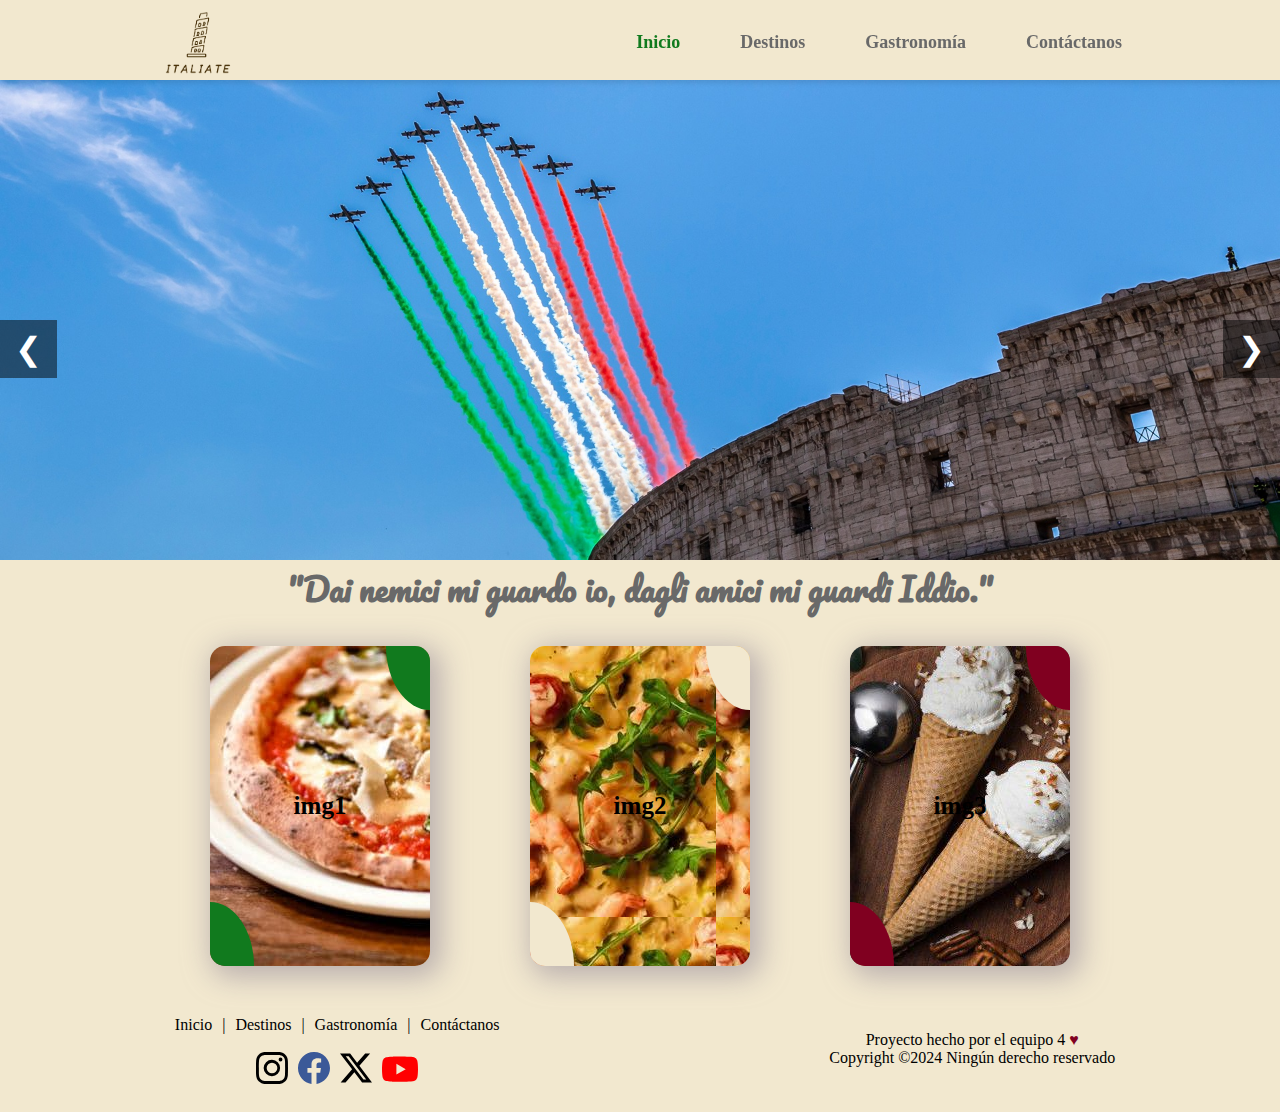
==== index.html @ 51c90949 "comentarios de index" ====
<!DOCTYPE html>
<html lang="en">
<head>
    <meta charset="UTF-8">
    <meta name="viewport" content="width=device-width, initial-scale=1.0">
        
    <title>Italiate</title>
    <link rel="stylesheet" href="resources/css/index.css">
    <link rel="stylesheet" href="resources/css/nav.css">
    <link rel="stylesheet" href="resources/css/footer.css">
    <link rel="stylesheet" href="resources/css/inicio.css">
</head>
<body>

    <!--Barra de navegación-->

    <header>
      <nav>
          <!--Barra de navegación en pantallas pequeñas-->
          <ul class="barraLateral">
              <li onclick=ocultarBarraLateral()>
                  <a href="#">
                      <svg
                      xmlns="http://www.w3.org/2000/svg"
                      height="32px"
                      viewBox="0 -960 960 960"
                      width="32px">
                      <path d="m256-200-56-56 224-224-224-224 56-56 224 224 224-224 56 56-224 224 224 224-56   56-224-224-224 224Z"/>
                      </svg>
                  </a>
              </li>
              <li><a class="actual" href="#">Inicio</a></li>
              <li><a href="pages/destinos.html">Destinos</a></li>
              <li><a href="pages/gastronomia.html">Gastronomía</a></li>
              <li><a href="pages/formulario.html">Contáctanos</a></li>
          </ul>
          <!--Barra de navegación en pantallas grandes-->
          <ul class="barraSuperior">
          <li><img src="resources/images/logo.png" alt="Logo"></li>
          <li class="ocultarResponsive"><a class="actual" href="#">Inicio</a></li>
          <li class="ocultarResponsive"><a href="pages/destinos.html">Destinos</a></li>
          <li class="ocultarResponsive"><a href="pages/gastronomia.html">Gastronomía</a></li>
          <li class="ocultarResponsive"><a href="pages/formulario.html">Contáctanos</a></li>
          <li class="botonMenuNav" onclick=mostrarBarraLateral()>
              <a href="#">
                  <svg
                      xmlns="http://www.w3.org/2000/svg"
                      height="32px"
                      viewBox="0 -960 960 960"
                      width="32px">
                      <path d="M120-240v-80h720v80H120Zm0-200v-80h720v80H120Zm0-200v-80h720v80H120Z"/>
                  </svg>
              </a>
          </li>
          </ul>
      </nav>
    </header>   

    <!--Carrousel-->

    <!--Div que guarda todo el carrousel-->
    <div class="slider">
        <!--Div de las imagenes-->
        <div class="slides">
            <img class="slide" src="../resources/images/img1.jpeg" alt="imagen1">
            <img class="slide" src="../resources/images/img2.png" alt="imagen2"> 
            <img class="slide" src="../resources/images/img4.jpeg" alt="imagen3"> 
            <img class="slide" src="../resources/images/img5.jpg" alt="imagen4"> 
            
        </div>
        <!--Botones de anterior y siguiente-->
        <button class="prev" onclick="prevSlide()">&#10094</button>
        <button class="next" onclick="nextSlide()">&#10095</button>
    </div>
    <!--Div de la frase-->
    <div class="frase">
        <center>
        <h1>"Dai nemici mi guardo io, dagli amici mi guardi Iddio."</h1>
        </center>
    </div>
    <!--div que contiene todas las cards-->
    <div class="cards">
        <!--cards-->
        <div class="card card1">img1</div>
        <div class="card card2">img2</div>
        <div class="card card3">img3</div>
    </div>
    
    <script src="../resources/js/inicio.js"></script>

    <!--Footer-->

    <footer>
        <div class="enlaces">
            <ul>
              <li><a class="actual" href="#">Inicio</a></li>
              <li>|</li>
              <li><a href="pages/destinos.html">Destinos</a></li>
              <li>|</li>
              <li><a href="pages/gastronomia.html">Gastronomía</a></li>
              <li>|</li>
              <li><a href="pages/formulario.html">Contáctanos</a></li>
            </ul>
            <br>
            <ul>
                <li>
                    <a href="#">
                        <img src="resources/images/svg/instagram.svg" alt="">
                    </a>
                </li>
                <li>
                    <a href="#">
                        <img src="resources/images/svg/facebook.svg" alt="">
                    </a>
                </li>
                <li>
                    <a href="#">
                        <img src="resources/images/svg/x.svg" alt="">
                    </a>
                <li>
                    <a href="#">
                        <img src="resources/images/svg/youtube.svg" alt="">
                    </a>
                </li>
              </ul>
        </div>
        <div class="info">
            <span>Proyecto hecho por el equipo 4&nbsp<span>♥</span></span>
            <span> Copyright ©2024 Ningún derecho reservado</span>
        </div>
    </footer>

    <script src="resources/js/nav.js"></script>
</body>
</html>
---- resources/css/index.css ----
:root {
    --body: #696969;
    --background: #f2e8cf;
    --verde: #117A1E;
    --rojo: #800020;
}

@font-face {
    font-family: "Red Hat";
    src: url(../font/RedHatDisplay.ttf);
}

* {
    margin: 0;
    padding: 0;
    box-sizing: border-box;
    /* font-family: "Red Hat"; */
}

.header{
    font-family: "Red Hat";
}

.footer{
    font-family: "Red Hat";
}

body {
    min-height: 100vh;
    background-color: var(--background);
}
---- resources/css/nav.css ----
:root {
    --body: #696969;
    --background: #f2e8cf;
    --verde: #117A1E;
    --rojo: #800020;
  }

body {
    padding-top: 80px;
}

nav{
    min-width: 295px !important;
    position: fixed;
    top: 0;
    width: 100%;
    background-color: var(--background);
    backdrop-filter: blur(30px);
    box-shadow: 3px 3px 5px rgba(0, 0, 0, 0.1);
    padding: 0 10%;
    z-index: 100;
}

nav img{
    height: 100%;
    margin: 0 30px;
}

nav ul{
    width: 100%;
    list-style: none;
    display: flex;
    justify-content: flex-end;
    align-items: center;
}

nav li{
    height: 80px;
}

nav a{
    font-size: 18px;
    font-weight: 700;
    height: 40px;
    margin: 22px 20px 0 20px;
    padding: 0 10px;
    text-decoration: none;
    display: flex;
    align-items: center;
    text-align: center;
    color: var(--body);
    fill: var(--body);
}

nav li:first-child{
    margin-right: auto;
}

.barraSuperior a:hover {
    color: var(--rojo);
    border-bottom: solid 3px var(--rojo);
    transition: 0.15s;
}
.barraSuperior li:last-child a:hover{
    fill: var(--rojo);
    border: none;
}

.barraLateral{
    position: fixed;
    top: 0;
    right: 0;
    height: 100vh;
    width: 250px;
    z-index: 999;
    background-color: var(--background);
    backdrop-filter: blur(30px);
    box-shadow: -10px 0 10px rgba(0,0,0,0.1);
    display: none;
    flex-direction: column;
    align-items: flex-start;
    justify-content: flex-start;
}

.barraLateral li{
    width: 100%;
}

.barraLateral li:first-child a{
    margin-top: 10px;
}

.barraLateral a{
    width: 100%;
    margin: 0;
    padding-left: 20px;
}

.barraLateral li:first-child a:hover{
    fill: var(--rojo);
    border-bottom: none;
}

.barraLateral a:hover {
    color: var(--rojo);
    border-bottom: solid 3px var(--rojo);
    transition: 0.3s;
}

.actual{
    color:var(--verde);
}

.botonMenuNav{
    display: none;
}

@media(min-width: 800px) {
    .barraLateral {
        display: none !important;
    }
}

@media(max-width: 800px) {
    .ocultarResponsive{
        display: none;
    }
    .botonMenuNav{
        display: block;
    }
    nav{
        padding: 0;
    }
}

@media(max-width: 400px) {
    .barraLateral{
        width: 100%;
    }
}
---- resources/css/footer.css ----
:root {
  --body: #696969;
  --background: #f2e8cf;
  --verde: #117A1E;
  --rojo: #800020;
}

footer {
  min-width: 295px !important;
  display: grid;
  grid-template-columns: auto auto;
  bottom: 0;
  width: 100%;
  padding-top: 20px;
  padding-bottom: 20px;
  background-color: var(--background);
  font-size: 16px;
}

footer .enlaces ul{
  list-style: none;
  width: 100%;
    list-style: none;
    display: flex;
    justify-content: center;
}

footer .enlaces li{
  margin-left: 10px;
}

footer .enlaces a{
  text-decoration: none;
  color: black;
}

footer .info {
  margin-top: 15px;
}

footer .info span {
  display: flex;
  justify-content: center;
}

footer span span {
  color: var(--rojo);
}

@media(max-width: 800px) {
  footer {
    grid-template-columns: auto;
  }
}

@media(max-width: 400px) {
  footer {
    font-size: 12px;
  }
}
---- resources/css/inicio.css ----
:root {
    --body: #696969;
    --background: #f2e8cf;
    --verde: #117A1E;
    --rojo: #800020;
}

@font-face {
    font-family: "Pacifico";
    src: url(../font/Pacifico-Regular.ttf);
}

.slider{
    position: relative;
    width: 100%;
    margin: auto;
    overflow: hidden;
}
.slider img{
    width: 100%;
    display: none;
    animation-name: fade;
    animation-duration: 1.5s;
}
img.displaySlide{
    display: block;
}
.slider button{
    position: absolute;
    top: 50%;
    
    font-size: 2rem;
    padding: 10px 15px;
    background-color: hsla(0, 0%, 0%, 0.5);
    color: white;
    border: none;
    cursor: pointer;
}
.previous{
    left: 0%;
}
.next{
    right: 0%;
}
@keyframes fade{
    from {opacity: .5;}
    to {opacity: 1;}
}

.frase h1{
    font-family: "Pacifico";
    color: var(--body);
}

.cards{
    display: flex;
    justify-content: center; 
    gap: 100px; 
    padding: 30px;
}


.card1{
    background-image: url("../images/card1.jpg");
    -webkit-box-shadow: 6px 6px 28px 5px rgba(158,147,158,0.66);
-moz-box-shadow: 6px 6px 28px 5px rgba(158,147,158,0.66);
box-shadow: 6px 6px 28px 5px rgba(158,147,158,0.66);
}
.card2{
    background-image: url("../images/card2.jpeg");
    -webkit-box-shadow: 6px 6px 28px 5px rgba(158,147,158,0.66);
-moz-box-shadow: 6px 6px 28px 5px rgba(158,147,158,0.66);
box-shadow: 6px 6px 28px 5px rgba(158,147,158,0.66);
}
.card3{
    background-image: url("../images/card3.jpg");
    -webkit-box-shadow: 6px 6px 28px 5px rgba(158,147,158,0.66);
-moz-box-shadow: 6px 6px 28px 5px rgba(158,147,158,0.66);
box-shadow: 6px 6px 28px 5px rgba(158,147,158,0.66);
}

.card {
    position: relative;
    width: 220px;
    height: 320px;
    display: flex;
    align-items: center;
    justify-content: center;
    font-size: 25px;
    font-weight: bold;
    border-radius: 15px;
    cursor: pointer;
  }
  
  .card1::before,
  .card1::after {
    background-color: var(--verde);
  }

  .card2::before,
  .card2::after {
    background-color: var(--background);
  }

  .card3::before,
  .card3::after {
    background-color: var(--rojo);
  }

  .card::before,
  .card::after {
    position: absolute;
    content: "";
    width: 20%;
    height: 20%;
    display: flex;
    align-items: center;
    justify-content: center;
    font-size: 25px;
    font-weight: bold;
    
    transition: all 0.5s;
  }
  
  .card::before {
    top: 0;
    right: 0;
    border-radius: 0 15px 0 100%;
  }
  
  .card::after {
    bottom: 0;
    left: 0;
    border-radius: 0 100%  0 15px;
  }
  
  .card:hover::before,
  .card:hover:after {
    width: 100%;
    height: 100%;
    border-radius: 15px;
    transition: all 0.5s;
  }
  
  .card:hover:after {
    content: "uwu";
  }
  /* background-color: #f2e8cf;
background-image: url("data:image/svg+xml,%3Csvg width='100' height='20' viewBox='0 0 100 20' xmlns='http://www.w3.org/2000/svg'%3E%3Cpath d='M21.184 20c.357-.13.72-.264 1.088-.402l1.768-.661C33.64 15.347 39.647 14 50 14c10.271 0 15.362 1.222 24.629 4.928.955.383 1.869.74 2.75 1.072h6.225c-2.51-.73-5.139-1.691-8.233-2.928C65.888 13.278 60.562 12 50 12c-10.626 0-16.855 1.397-26.66 5.063l-1.767.662c-2.475.923-4.66 1.674-6.724 2.275h6.335zm0-20C13.258 2.892 8.077 4 0 4V2c5.744 0 9.951-.574 14.85-2h6.334zM77.38 0C85.239 2.966 90.502 4 100 4V2c-6.842 0-11.386-.542-16.396-2h-6.225zM0 14c8.44 0 13.718-1.21 22.272-4.402l1.768-.661C33.64 5.347 39.647 4 50 4c10.271 0 15.362 1.222 24.629 4.928C84.112 12.722 89.438 14 100 14v-2c-10.271 0-15.362-1.222-24.629-4.928C65.888 3.278 60.562 2 50 2 39.374 2 33.145 3.397 23.34 7.063l-1.767.662C13.223 10.84 8.163 12 0 12v2z' fill='%23e3dac2' fill-opacity='0.38' fill-rule='evenodd'/%3E%3C/svg%3E"); */
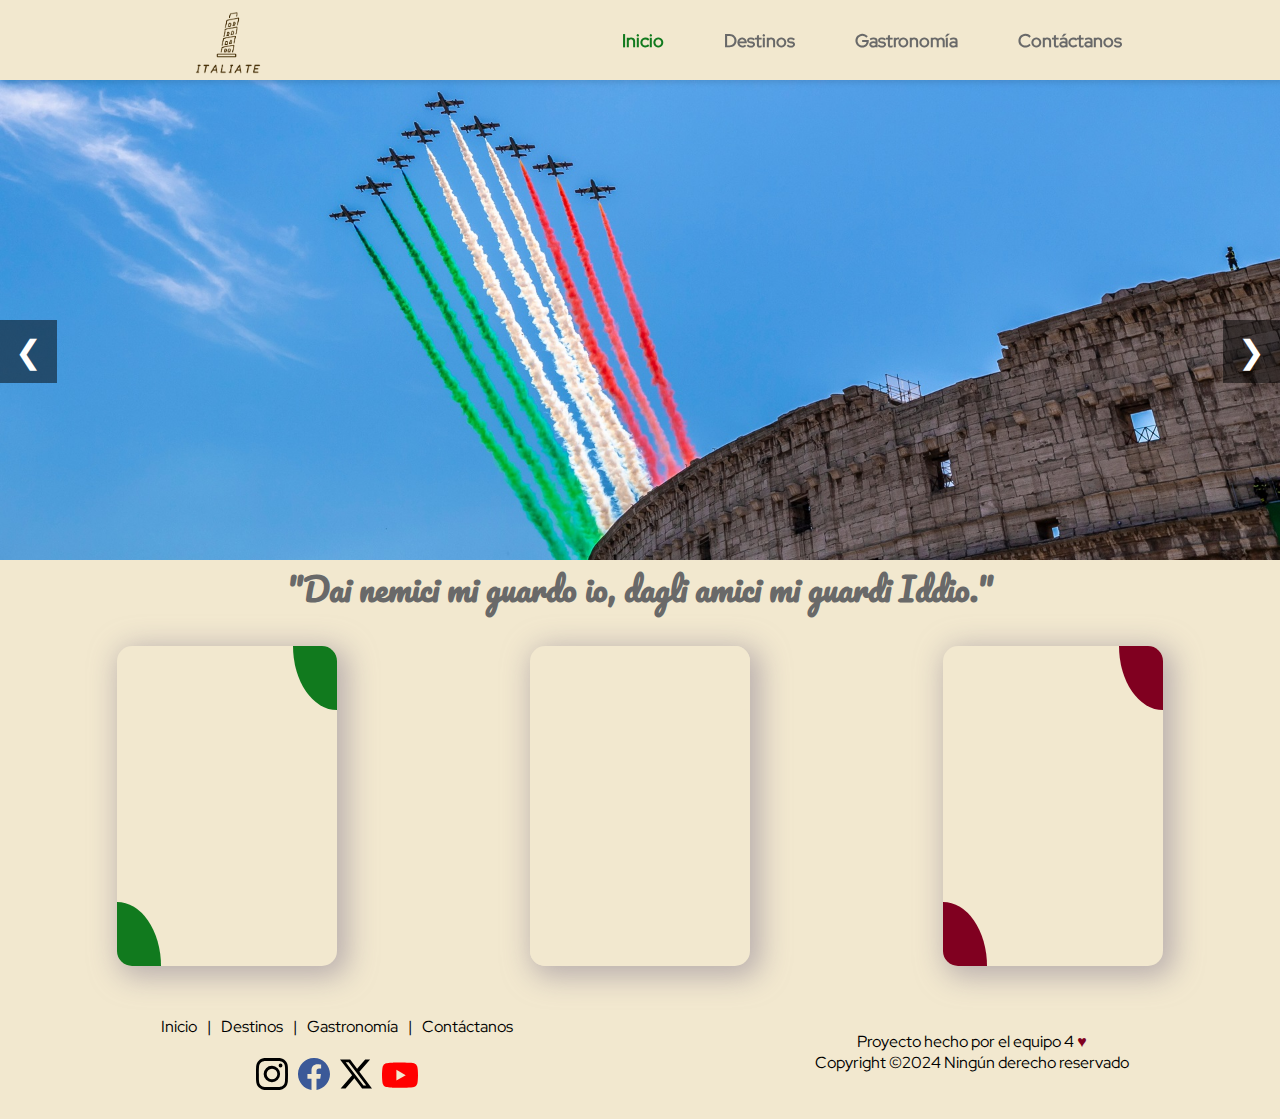
==== commit 46897265: "Carrusel cambio, logo del nav con link, ajuste de formulario" ====
--- a/index.html
+++ b/index.html
@@ -36,7 +36,7 @@
           </ul>
           <!--Barra de navegación en pantallas grandes-->
           <ul class="barraSuperior">
-          <li><img src="resources/images/logo.png" alt="Logo"></li>
+          <li class="logo"><a class="actual" href="#"><img src="resources/images/logo.png" alt="Logo"></a></li>
           <li class="ocultarResponsive"><a class="actual" href="#">Inicio</a></li>
           <li class="ocultarResponsive"><a href="pages/destinos.html">Destinos</a></li>
           <li class="ocultarResponsive"><a href="pages/gastronomia.html">Gastronomía</a></li>
@@ -78,14 +78,15 @@
         <h1>"Dai nemici mi guardo io, dagli amici mi guardi Iddio."</h1>
         </center>
     </div>
+    <div class="container">
     <!--div que contiene todas las cards-->
     <div class="cards">
         <!--cards-->
-        <div class="card card1">img1</div>
-        <div class="card card2">img2</div>
-        <div class="card card3">img3</div>
+        <div class="card card1"></div>
+        <div class="card card2"></div>
+        <div class="card card3"></div>
     </div>
-    
+    </div>
     <script src="../resources/js/inicio.js"></script>
 
     <!--Footer-->
--- a/resources/css/index.css
+++ b/resources/css/index.css
@@ -14,7 +14,7 @@
     margin: 0;
     padding: 0;
     box-sizing: border-box;
-    /* font-family: "Red Hat"; */
+    font-family: "Red Hat";
 }
 
 .header{
--- a/resources/css/nav.css
+++ b/resources/css/nav.css
@@ -55,11 +55,18 @@
 nav li:first-child{
     margin-right: auto;
 }
+nav li a:first-child{
+    margin-top: 0;
+    height: 100%;
+}
 
 .barraSuperior a:hover {
     color: var(--rojo);
     border-bottom: solid 3px var(--rojo);
     transition: 0.15s;
+}
+.barraSuperior li:first-child a:hover{
+    border-bottom: none;
 }
 .barraSuperior li:last-child a:hover{
     fill: var(--rojo);
--- a/resources/css/inicio.css
+++ b/resources/css/inicio.css
@@ -53,11 +53,22 @@
     color: var(--body);
 }
 
-.cards{
+* Contenedor padre */
+.container {
     display: flex;
-    justify-content: center; 
-    gap: 100px; 
+    justify-content: center;  /* Centrará horizontalmente */
+    align-items: center;      /* Centrará verticalmente */
+    height: 100vh;            /* Hace que el contenedor ocupe toda la altura visible */
+}
+
+/* Estilos de las tarjetas */
+.cards {
+    display: grid;
+    grid-template-columns: auto auto auto; /* Tres columnas con 33% de ancho cada una */
+    list-style: none;
+    gap: 20px;           /* Espacio entre las tarjetas */
     padding: 30px;
+    justify-content: space-around;
 }
 
 
@@ -68,7 +79,7 @@
 box-shadow: 6px 6px 28px 5px rgba(158,147,158,0.66);
 }
 .card2{
-    background-image: url("../images/card2.jpeg");
+    background-image: url("../images/card2.jpg");
     -webkit-box-shadow: 6px 6px 28px 5px rgba(158,147,158,0.66);
 -moz-box-shadow: 6px 6px 28px 5px rgba(158,147,158,0.66);
 box-shadow: 6px 6px 28px 5px rgba(158,147,158,0.66);
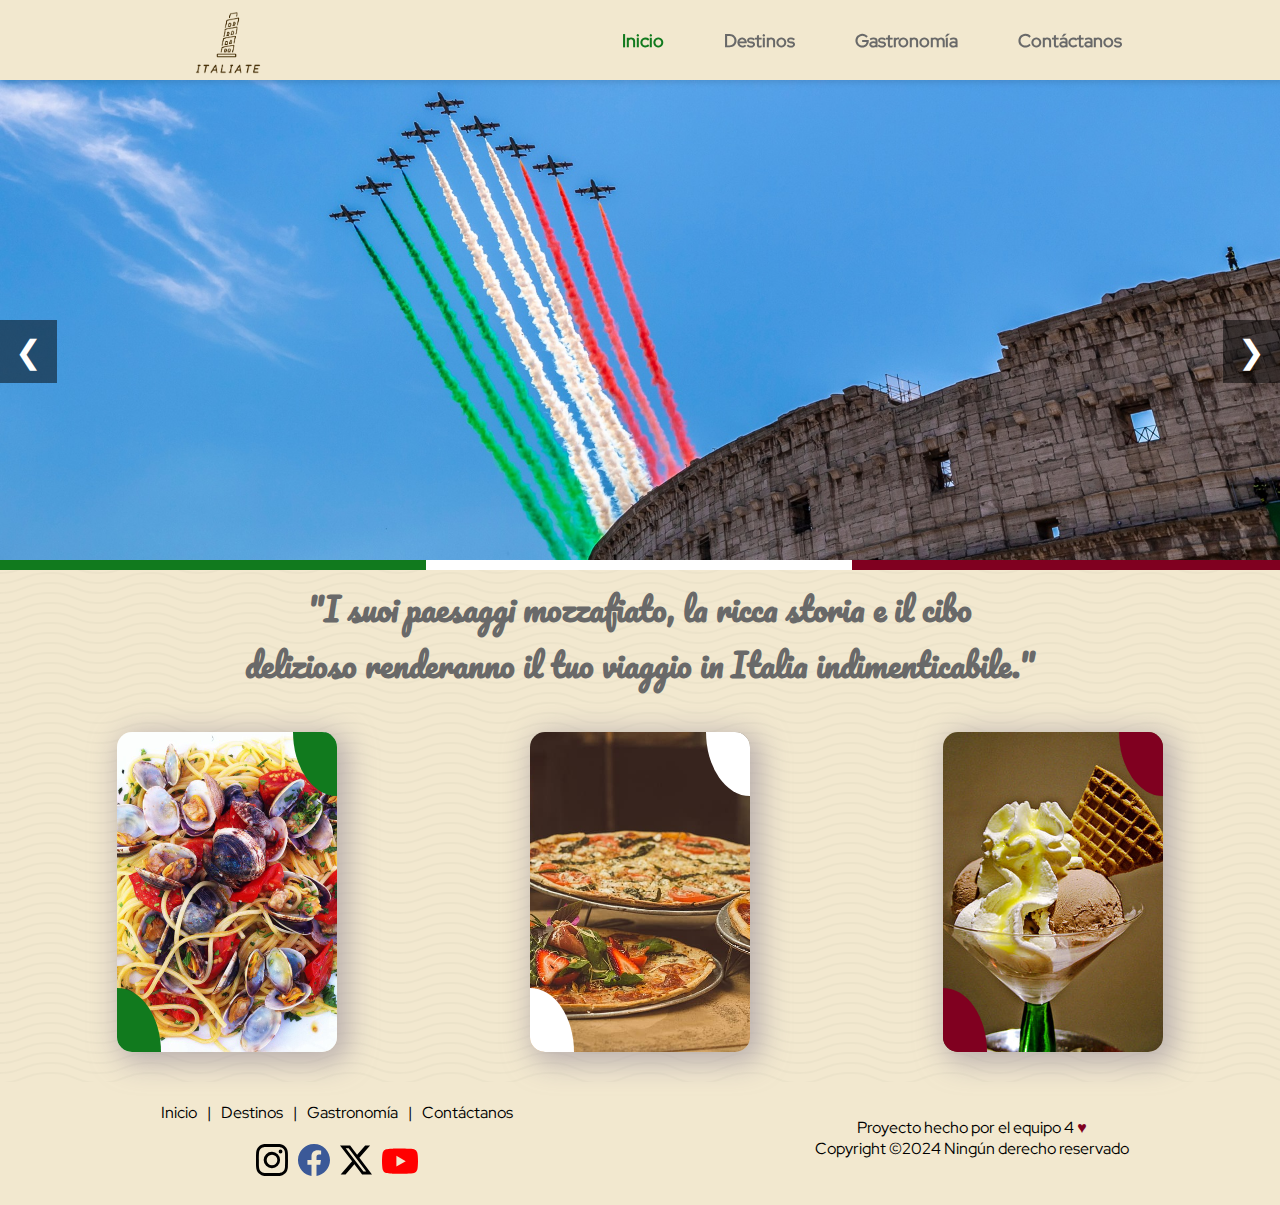
==== commit 9b47246f: "responsive formulario, inicio" ====
--- a/index.html
+++ b/index.html
@@ -3,12 +3,12 @@
 <head>
     <meta charset="UTF-8">
     <meta name="viewport" content="width=device-width, initial-scale=1.0">
-        
+    <link rel="shortcut icon" href="resources/images/logo/logo-ico.png" type="image/x-icon">
     <title>Italiate</title>
     <link rel="stylesheet" href="resources/css/index.css">
     <link rel="stylesheet" href="resources/css/nav.css">
     <link rel="stylesheet" href="resources/css/footer.css">
-    <link rel="stylesheet" href="resources/css/inicio.css">
+   
 </head>
 <body>
 
@@ -36,7 +36,7 @@
           </ul>
           <!--Barra de navegación en pantallas grandes-->
           <ul class="barraSuperior">
-          <li class="logo"><a class="actual" href="#"><img src="resources/images/logo.png" alt="Logo"></a></li>
+          <li class="logo"><a class="actual" href="#"><img src="resources/images/logo/logo.png" alt="Logo"></a></li>
           <li class="ocultarResponsive"><a class="actual" href="#">Inicio</a></li>
           <li class="ocultarResponsive"><a href="pages/destinos.html">Destinos</a></li>
           <li class="ocultarResponsive"><a href="pages/gastronomia.html">Gastronomía</a></li>
@@ -62,32 +62,46 @@
     <div class="slider">
         <!--Div de las imagenes-->
         <div class="slides">
-            <img class="slide" src="../resources/images/img1.jpeg" alt="imagen1">
-            <img class="slide" src="../resources/images/img2.png" alt="imagen2"> 
-            <img class="slide" src="../resources/images/img4.jpeg" alt="imagen3"> 
-            <img class="slide" src="../resources/images/img5.jpg" alt="imagen4"> 
+            <a href= "pages/destinos.html">
+            <img class="slide" src="../resources/images/carrousel/img1.jpeg" alt="imagen1">
+            </a>
+            <a href= "pages/destinos.html">
+            <img class="slide" src="../resources/images/carrousel/img2.png" alt="imagen2"> 
+            </a>
+            <a href= "pages/destinos.html">
+            <img class="slide" src="../resources/images/carrousel/img4.jpeg" alt="imagen3"> 
+            </a>
+            <a href= "pages/destinos.html">
+            <img class="slide" src="../resources/images/carrousel/img5.jpg" alt="imagen4"> 
+            </a>
             
         </div>
         <!--Botones de anterior y siguiente-->
         <button class="prev" onclick="prevSlide()">&#10094</button>
         <button class="next" onclick="nextSlide()">&#10095</button>
     </div>
+    <div class="separador"></div>
     <!--Div de la frase-->
     <div class="frase">
-        <center>
-        <h1>"Dai nemici mi guardo io, dagli amici mi guardi Iddio."</h1>
-        </center>
+        <h1>"I suoi paesaggi mozzafiato, la ricca storia e il cibo<br>delizioso renderanno il tuo viaggio in Italia indimenticabile."</h1>
     </div>
-    <div class="container">
-    <!--div que contiene todas las cards-->
-    <div class="cards">
-        <!--cards-->
-        <div class="card card1"></div>
-        <div class="card card2"></div>
-        <div class="card card3"></div>
-    </div>
-    </div>
-    <script src="../resources/js/inicio.js"></script>
+    
+        <!--div que contiene todas las cards-->
+        <div class="cards">
+            <!--cards-->
+            <a href="pages/gastronomia.html">
+                <div class="card card1"></div>
+            </a>
+            
+            <a href="pages/gastronomia.html">
+                <div class="card card2"></div>
+            </a>
+            
+            <a href="pages/gastronomia.html">
+                <div class="card card3"></div>
+            </a>
+        </div>
+    
 
     <!--Footer-->
 
@@ -132,5 +146,6 @@
     </footer>
 
     <script src="resources/js/nav.js"></script>
+    <script src="../resources/js/inicio.js"></script>
 </body>
 </html>--- a/resources/css/index.css
+++ b/resources/css/index.css
@@ -10,6 +10,11 @@
     src: url(../font/RedHatDisplay.ttf);
 }
 
+@font-face {
+    font-family: "Pacifico";
+    src: url(../font/Pacifico-Regular.ttf);
+}
+
 * {
     margin: 0;
     padding: 0;
@@ -17,15 +22,234 @@
     font-family: "Red Hat";
 }
 
-.header{
-    font-family: "Red Hat";
-}
-
-.footer{
-    font-family: "Red Hat";
-}
-
 body {
     min-height: 100vh;
-    background-color: var(--background);
-}+    background-color: #f2e8cf;
+background-image: url("data:image/svg+xml,%3Csvg width='100' height='20' viewBox='0 0 100 20' xmlns='http://www.w3.org/2000/svg'%3E%3Cpath d='M21.184 20c.357-.13.72-.264 1.088-.402l1.768-.661C33.64 15.347 39.647 14 50 14c10.271 0 15.362 1.222 24.629 4.928.955.383 1.869.74 2.75 1.072h6.225c-2.51-.73-5.139-1.691-8.233-2.928C65.888 13.278 60.562 12 50 12c-10.626 0-16.855 1.397-26.66 5.063l-1.767.662c-2.475.923-4.66 1.674-6.724 2.275h6.335zm0-20C13.258 2.892 8.077 4 0 4V2c5.744 0 9.951-.574 14.85-2h6.334zM77.38 0C85.239 2.966 90.502 4 100 4V2c-6.842 0-11.386-.542-16.396-2h-6.225zM0 14c8.44 0 13.718-1.21 22.272-4.402l1.768-.661C33.64 5.347 39.647 4 50 4c10.271 0 15.362 1.222 24.629 4.928C84.112 12.722 89.438 14 100 14v-2c-10.271 0-15.362-1.222-24.629-4.928C65.888 3.278 60.562 2 50 2 39.374 2 33.145 3.397 23.34 7.063l-1.767.662C13.223 10.84 8.163 12 0 12v2z' fill='%23e3dac2' fill-opacity='0.38' fill-rule='evenodd'/%3E%3C/svg%3E"); 
+}
+
+.slider{
+    position: relative;
+    width: 100%;
+    margin: auto;
+    overflow: hidden;
+}
+.slider img{
+    width: 100%;
+    display: none;
+    animation-name: fade;
+    animation-duration: 1.5s;
+}
+img.displaySlide{
+    display: block;
+}
+.slider button{
+    position: absolute;
+    top: 50%;
+    
+    font-size: 2rem;
+    padding: 10px 15px;
+    background-color: hsla(0, 0%, 0%, 0.5);
+    color: white;
+    border: none;
+    cursor: pointer;
+}
+.previous{
+    left: 0%;
+}
+.next{
+    right: 0%;
+}
+/*Hace que al pasar la imagen haga un pequeño degradado*/
+@keyframes fade{
+    from {opacity: .5;}
+    to {opacity: 1;}
+}
+
+.separador{
+    width: 100%;
+    height: 10px;
+    background: linear-gradient(90deg, var(--verde) 0%, var(--verde) 33.3%, white 33.3%, white 66.6%, var(--rojo) 66.6%, var(--rojo) 100%);
+}
+
+.frase {
+margin: 10px 0;
+}
+
+.frase h1{
+    font-family: "Pacifico";
+    color: var(--body);
+    text-align: center;
+}
+
+
+
+
+.cards {
+    display: grid;
+    grid-template-columns: auto auto auto; 
+    gap: 20px;           
+    padding: 30px;
+    justify-content: space-around;
+}
+
+
+.card1{
+    background-image: url("../images/card2.jpg");
+    background-position: center;
+    background-size: cover;
+    background-repeat: no-repeat;
+    box-shadow: 6px 6px 28px 5px rgba(158,147,158,0.66);
+}
+.card2{
+    background-image: url("../images/card1.jpg");
+    background-position: center;
+    background-size: cover;
+    background-repeat: no-repeat;
+    box-shadow: 6px 6px 28px 5px rgba(158,147,158,0.66);
+}
+.card3{
+    background-image: url("../images/card3.jpg");
+    background-position: center;
+    background-size: cover;
+    background-repeat: no-repeat;
+    box-shadow: 6px 6px 28px 5px rgba(158,147,158,0.66);
+}
+
+.card {
+    position: relative;
+    width: 220px;
+    height: 320px;
+    display: flex;
+    align-items: center;
+    justify-content: center;
+    font-size: 25px;
+    font-weight: bold;
+    border-radius: 15px;
+    cursor: pointer;
+  }
+  
+  /* Para la animacion selecciona el color de los fondos*/
+  .card1::before,
+  .card1::after {
+    background-color: var(--verde);
+  }
+
+  .card1 , .card2 , .card3{
+    color: transparent;
+  }
+  .card1:hover, .card2:hover, .card3:hover{
+    color: black;
+    transition: 0.2s;
+  }
+
+  .card2::before,
+  .card2::after {
+    background-color: white;
+  }
+
+  .card3::before,
+  .card3::after {
+    background-color: var(--rojo);
+  }
+
+  .card::before,
+  .card::after {
+    position: absolute;
+    content: "";
+    width: 20%;
+    height: 20%;
+    display: flex;
+    align-items: center;
+    justify-content: center;
+    font-size: 25px;
+    font-weight: bold;
+    /*Hace la transicion*/
+    transition: all 0.5s;
+  }
+  /*Coloca el bordecito de la derecha*/
+  .card::before {
+    top: 0;
+    right: 0;
+    border-radius: 0 15px 0 100%;
+  }
+  /*Coloca el bordecito de la izq*/
+  .card::after {
+    bottom: 0;
+    left: 0;
+    border-radius: 0 100%  0 15px;
+    transition: 0.8s;
+  }
+  /* Animacion con Hover*/
+  .card:hover::before,
+  .card:hover:after {
+    width: 100%;
+    height: 100%;
+    border-radius: 15px;
+    transition: all 0.5s;
+  }
+
+  .card:hover:after {
+    content: "Clicca qui ➜";
+  }
+
+  a {
+    text-decoration: none; /* Quita el subrayado de los enlaces */
+    color: inherit; /* Mantiene el color del texto igual que el contenedor */
+  }
+  
+  a:visited {
+    color: inherit; /* Asegura que los enlaces visitados no cambien de color */
+  }
+  
+  
+  @media(max-width: 800px) {
+    .cards {
+      display: grid;
+      grid-template-columns: auto; 
+  }
+  .card {
+    position: relative;
+    width: 420px;
+    height: 420px;
+    display: flex;
+    align-items: center;
+    justify-content: center;
+    font-size: 25px;
+    font-weight: bold;
+    border-radius: 15px;
+    cursor: pointer;
+  }
+}
+  @media(max-width: 768px){
+    .frase h1{
+      font-size: 23px;
+    }
+
+}
+  
+  @media(max-width: 450px) {
+    .card {
+        
+        width: 220px;
+        height: 320px;
+        display: flex;
+        align-items: center;
+        justify-content: center;
+        font-size: 25px;
+        font-weight: bold;
+        border-radius: 15px;
+        cursor: pointer;
+      }
+      .frase h1{
+        font-size: large;
+      }
+  }
+  @media(max-width: 375px){
+    .frase h1{
+      font-size: 15px;
+    }
+  }
+
+
+  --- a/resources/css/nav.css
+++ b/resources/css/nav.css
@@ -3,16 +3,24 @@
     --background: #f2e8cf;
     --verde: #117A1E;
     --rojo: #800020;
-  }
-
+}
+::-webkit-scrollbar {
+    width: 10px;
+    background: rgba(0, 0, 0, 0.305);
+    border-radius: 50px;
+}
+::-webkit-scrollbar-thumb {
+    background: var(--body);
+    border-radius: 50px;
+}
 body {
     padding-top: 80px;
 }
 
 nav{
-    min-width: 295px !important;
     position: fixed;
     top: 0;
+    min-width: 295px !important;
     width: 100%;
     background-color: var(--background);
     backdrop-filter: blur(30px);
@@ -122,13 +130,13 @@
     display: none;
 }
 
-@media(min-width: 800px) {
+@media(min-width: 768px) {
     .barraLateral {
         display: none !important;
     }
 }
 
-@media(max-width: 800px) {
+@media(max-width: 768px) {
     .ocultarResponsive{
         display: none;
     }
@@ -140,7 +148,7 @@
     }
 }
 
-@media(max-width: 400px) {
+@media(max-width: 450px) {
     .barraLateral{
         width: 100%;
     }
--- a/resources/css/footer.css
+++ b/resources/css/footer.css
@@ -5,11 +5,11 @@
   --rojo: #800020;
 }
 
+
 footer {
   min-width: 295px !important;
   display: grid;
   grid-template-columns: auto auto;
-  bottom: 0;
   width: 100%;
   padding-top: 20px;
   padding-bottom: 20px;
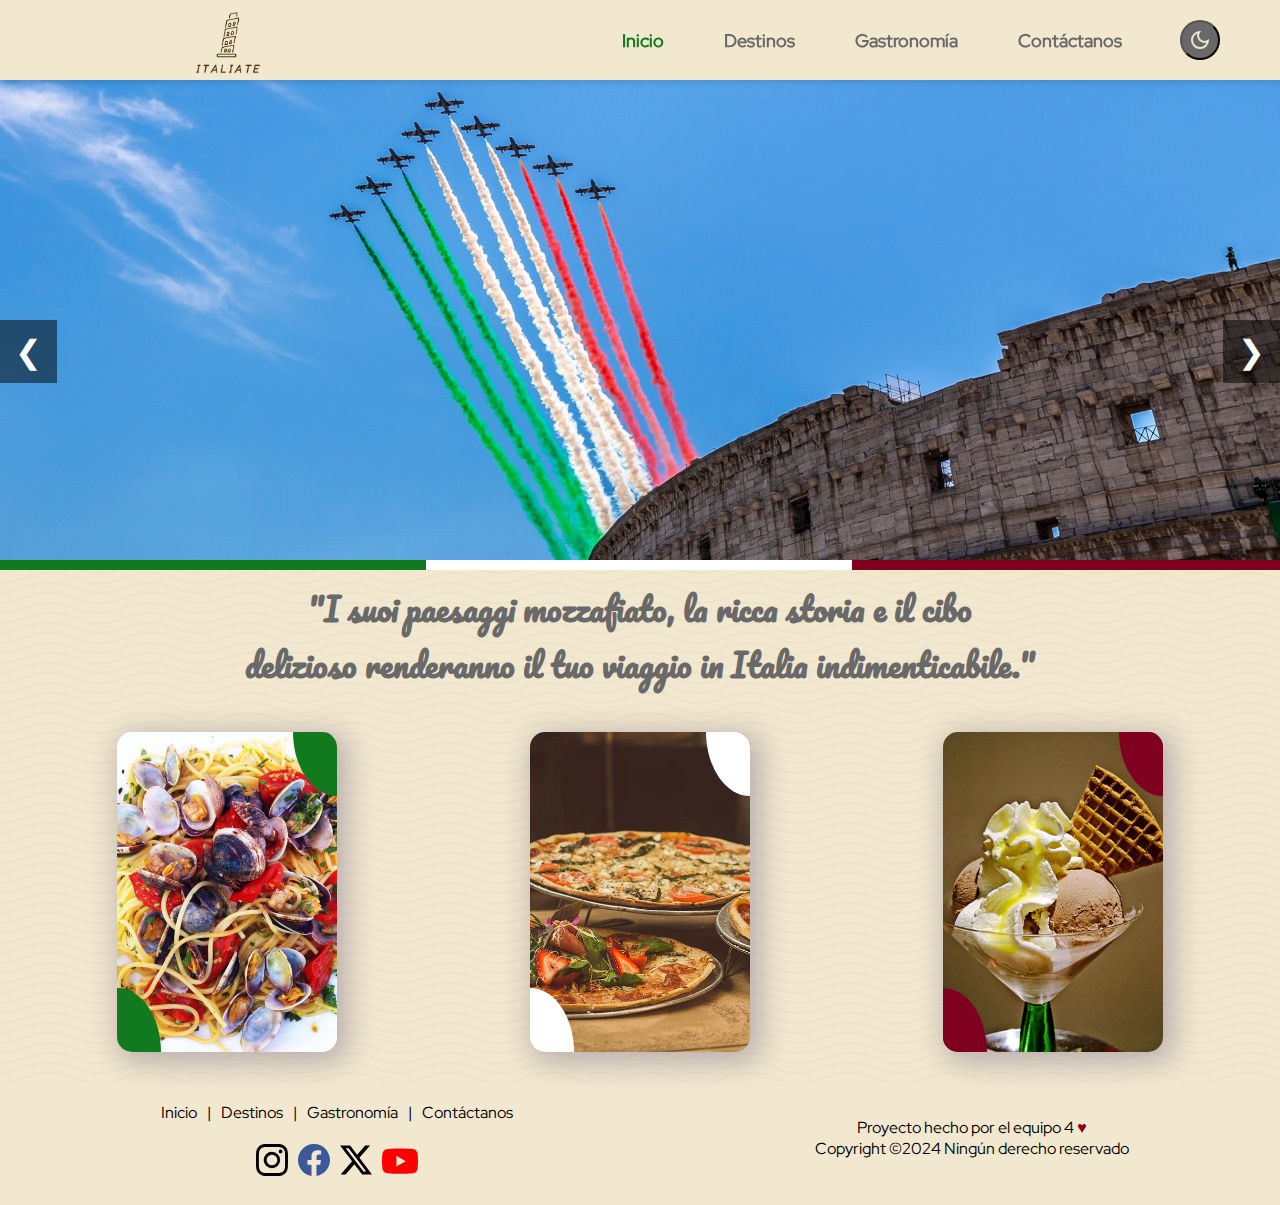
==== commit 46e04f1d: "Gastronomia añadido, forma actualizado, dark mode" ====
--- a/index.html
+++ b/index.html
@@ -5,10 +5,9 @@
     <meta name="viewport" content="width=device-width, initial-scale=1.0">
     <link rel="shortcut icon" href="resources/images/logo/logo-ico.png" type="image/x-icon">
     <title>Italiate</title>
+    <link rel="stylesheet" href="resources/css/nav.css">
     <link rel="stylesheet" href="resources/css/index.css">
-    <link rel="stylesheet" href="resources/css/nav.css">
     <link rel="stylesheet" href="resources/css/footer.css">
-   
 </head>
 <body>
 
@@ -41,6 +40,13 @@
           <li class="ocultarResponsive"><a href="pages/destinos.html">Destinos</a></li>
           <li class="ocultarResponsive"><a href="pages/gastronomia.html">Gastronomía</a></li>
           <li class="ocultarResponsive"><a href="pages/formulario.html">Contáctanos</a></li>
+
+        <li class="ocultarResponsive"><button id="theme-switch">
+            <svg xmlns="http://www.w3.org/2000/svg" height="24px" viewBox="0 -960 960 960" width="24px" fill="#e8eaed"><path d="M480-120q-150 0-255-105T120-480q0-150 105-255t255-105q14 0 27.5 1t26.5 3q-41 29-65.5 75.5T444-660q0 90 63 153t153 63q55 0 101-24.5t75-65.5q2 13 3 26.5t1 27.5q0 150-105 255T480-120Zm0-80q88 0 158-48.5T740-375q-20 5-40 8t-40 3q-123 0-209.5-86.5T364-660q0-20 3-40t8-40q-78 32-126.5 102T200-480q0 116 82 198t198 82Zm-10-270Z"/></svg>
+            <svg xmlns="http://www.w3.org/2000/svg" height="24px" viewBox="0 -960 960 960" width="24px" fill="#e8eaed"><path d="M480-360q50 0 85-35t35-85q0-50-35-85t-85-35q-50 0-85 35t-35 85q0 50 35 85t85 35Zm0 80q-83 0-141.5-58.5T280-480q0-83 58.5-141.5T480-680q83 0 141.5 58.5T680-480q0 83-58.5 141.5T480-280ZM200-440H40v-80h160v80Zm720 0H760v-80h160v80ZM440-760v-160h80v160h-80Zm0 720v-160h80v160h-80ZM256-650l-101-97 57-59 96 100-52 56Zm492 496-97-101 53-55 101 97-57 59Zm-98-550 97-101 59 57-100 96-56-52ZM154-212l101-97 55 53-97 101-59-57Zm326-268Z"/></svg>
+
+        </button></li>
+
           <li class="botonMenuNav" onclick=mostrarBarraLateral()>
               <a href="#">
                   <svg
@@ -146,6 +152,6 @@
     </footer>
 
     <script src="resources/js/nav.js"></script>
-    <script src="../resources/js/inicio.js"></script>
+    <script src="resources/js/inicio.js"></script>
 </body>
 </html>--- a/resources/css/nav.css
+++ b/resources/css/nav.css
@@ -1,9 +1,32 @@
+@font-face {
+    font-family: "Red Hat";
+    src: url(../font/RedHatDisplay.ttf);
+}
+@font-face {
+    font-family: "Pacifico";
+    src: url(../font/Pacifico-Regular.ttf);
+}
+
 :root {
     --body: #696969;
     --background: #f2e8cf;
     --verde: #117A1E;
     --rojo: #800020;
 }
+
+* {
+    margin: 0;
+    padding: 0;
+    box-sizing: border-box;
+    font-family: "Red Hat";
+}
+
+.darkmode{
+    --body: #dcdcdc;        
+    --background:rgb(45, 44, 42);  
+    --verde: #00ff7f;       
+    --rojo: #ff5c5c; 
+  }
 ::-webkit-scrollbar {
     width: 10px;
     background: rgba(0, 0, 0, 0.305);
@@ -130,6 +153,33 @@
     display: none;
 }
 
+#theme-switch{
+    height: 40px;
+    width: 40px;
+    padding: 0;
+    border-radius: 50%;
+    background-color: var(--body);
+    display: flex;
+    justify-content: center;
+    align-items: center;
+    position: fixed;
+    top: 20px;
+    right:60px;
+}
+#theme-switch svg{
+    fill: var(--background)
+}
+
+#theme-switch svg:last-child{
+    display: none;
+}
+.darkmode #theme-switch svg:first-child{
+    display: none;
+}
+.darkmode #theme-switch svg:last-child{
+    display: block;
+}
+
 @media(min-width: 768px) {
     .barraLateral {
         display: none !important;
--- a/resources/css/index.css
+++ b/resources/css/index.css
@@ -1,30 +1,6 @@
-:root {
-    --body: #696969;
-    --background: #f2e8cf;
-    --verde: #117A1E;
-    --rojo: #800020;
-}
-
-@font-face {
-    font-family: "Red Hat";
-    src: url(../font/RedHatDisplay.ttf);
-}
-
-@font-face {
-    font-family: "Pacifico";
-    src: url(../font/Pacifico-Regular.ttf);
-}
-
-* {
-    margin: 0;
-    padding: 0;
-    box-sizing: border-box;
-    font-family: "Red Hat";
-}
-
 body {
     min-height: 100vh;
-    background-color: #f2e8cf;
+    background-color: var(--background);
 background-image: url("data:image/svg+xml,%3Csvg width='100' height='20' viewBox='0 0 100 20' xmlns='http://www.w3.org/2000/svg'%3E%3Cpath d='M21.184 20c.357-.13.72-.264 1.088-.402l1.768-.661C33.64 15.347 39.647 14 50 14c10.271 0 15.362 1.222 24.629 4.928.955.383 1.869.74 2.75 1.072h6.225c-2.51-.73-5.139-1.691-8.233-2.928C65.888 13.278 60.562 12 50 12c-10.626 0-16.855 1.397-26.66 5.063l-1.767.662c-2.475.923-4.66 1.674-6.724 2.275h6.335zm0-20C13.258 2.892 8.077 4 0 4V2c5.744 0 9.951-.574 14.85-2h6.334zM77.38 0C85.239 2.966 90.502 4 100 4V2c-6.842 0-11.386-.542-16.396-2h-6.225zM0 14c8.44 0 13.718-1.21 22.272-4.402l1.768-.661C33.64 5.347 39.647 4 50 4c10.271 0 15.362 1.222 24.629 4.928C84.112 12.722 89.438 14 100 14v-2c-10.271 0-15.362-1.222-24.629-4.928C65.888 3.278 60.562 2 50 2 39.374 2 33.145 3.397 23.34 7.063l-1.767.662C13.223 10.84 8.163 12 0 12v2z' fill='%23e3dac2' fill-opacity='0.38' fill-rule='evenodd'/%3E%3C/svg%3E"); 
 }
 
@@ -193,12 +169,12 @@
     content: "Clicca qui ➜";
   }
 
-  a {
+  .card a {
     text-decoration: none; /* Quita el subrayado de los enlaces */
     color: inherit; /* Mantiene el color del texto igual que el contenedor */
   }
   
-  a:visited {
+  .card a:visited {
     color: inherit; /* Asegura que los enlaces visitados no cambien de color */
   }
   
--- a/resources/css/footer.css
+++ b/resources/css/footer.css
@@ -1,11 +1,3 @@
-:root {
-  --body: #696969;
-  --background: #f2e8cf;
-  --verde: #117A1E;
-  --rojo: #800020;
-}
-
-
 footer {
   min-width: 295px !important;
   display: grid;
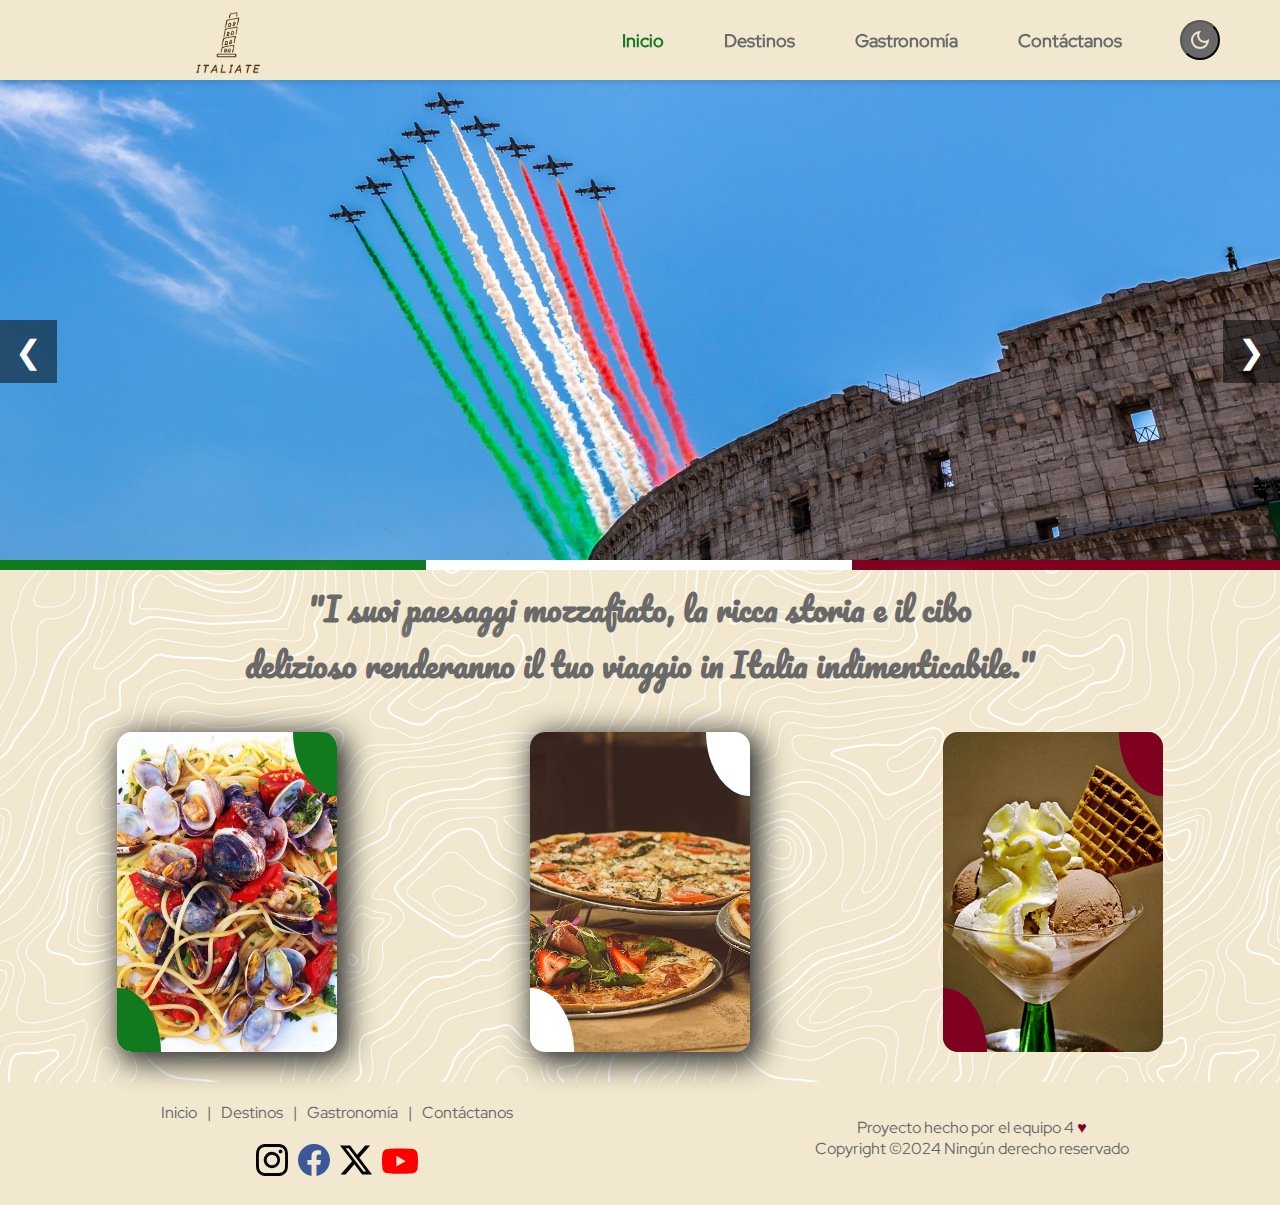
==== commit d2015645: "dark mode ajustado, gastronomia ajustado, form validaciones" ====
--- a/index.html
+++ b/index.html
@@ -41,7 +41,7 @@
           <li class="ocultarResponsive"><a href="pages/gastronomia.html">Gastronomía</a></li>
           <li class="ocultarResponsive"><a href="pages/formulario.html">Contáctanos</a></li>
 
-        <li class="ocultarResponsive"><button id="theme-switch">
+        <li class="theme-switch-li"><button id="theme-switch">
             <svg xmlns="http://www.w3.org/2000/svg" height="24px" viewBox="0 -960 960 960" width="24px" fill="#e8eaed"><path d="M480-120q-150 0-255-105T120-480q0-150 105-255t255-105q14 0 27.5 1t26.5 3q-41 29-65.5 75.5T444-660q0 90 63 153t153 63q55 0 101-24.5t75-65.5q2 13 3 26.5t1 27.5q0 150-105 255T480-120Zm0-80q88 0 158-48.5T740-375q-20 5-40 8t-40 3q-123 0-209.5-86.5T364-660q0-20 3-40t8-40q-78 32-126.5 102T200-480q0 116 82 198t198 82Zm-10-270Z"/></svg>
             <svg xmlns="http://www.w3.org/2000/svg" height="24px" viewBox="0 -960 960 960" width="24px" fill="#e8eaed"><path d="M480-360q50 0 85-35t35-85q0-50-35-85t-85-35q-50 0-85 35t-35 85q0 50 35 85t85 35Zm0 80q-83 0-141.5-58.5T280-480q0-83 58.5-141.5T480-680q83 0 141.5 58.5T680-480q0 83-58.5 141.5T480-280ZM200-440H40v-80h160v80Zm720 0H760v-80h160v80ZM440-760v-160h80v160h-80Zm0 720v-160h80v160h-80ZM256-650l-101-97 57-59 96 100-52 56Zm492 496-97-101 53-55 101 97-57 59Zm-98-550 97-101 59 57-100 96-56-52ZM154-212l101-97 55 53-97 101-59-57Zm326-268Z"/></svg>
 
--- a/resources/css/nav.css
+++ b/resources/css/nav.css
@@ -12,6 +12,8 @@
     --background: #f2e8cf;
     --verde: #117A1E;
     --rojo: #800020;
+    --sombra: rgb(48, 49, 48);
+    --fondoIndex: url(/resources/images/svg/topography.svg);
 }
 
 * {
@@ -22,10 +24,12 @@
 }
 
 .darkmode{
-    --body: #dcdcdc;        
+    --body: #fff;        
     --background:rgb(45, 44, 42);  
     --verde: #00ff7f;       
     --rojo: #ff5c5c; 
+    --sombra: rgb(48, 49, 48);
+    --fondoIndex: url(/resources/images/svg/topography-dark.svg); 
   }
 ::-webkit-scrollbar {
     width: 10px;
@@ -158,6 +162,7 @@
     width: 40px;
     padding: 0;
     border-radius: 50%;
+    border-color: black;
     background-color: var(--body);
     display: flex;
     justify-content: center;
@@ -180,6 +185,15 @@
     display: block;
 }
 
+footer{
+    color: var(--body);
+}
+
+footer .enlaces a {
+    text-decoration: none;
+    color: var(--body);
+}
+
 @media(min-width: 768px) {
     .barraLateral {
         display: none !important;
@@ -196,6 +210,9 @@
     nav{
         padding: 0;
     }
+    #theme-switch{
+        right: 80px;
+    }
 }
 
 @media(max-width: 450px) {
--- a/resources/css/index.css
+++ b/resources/css/index.css
@@ -1,7 +1,7 @@
 body {
     min-height: 100vh;
     background-color: var(--background);
-background-image: url("data:image/svg+xml,%3Csvg width='100' height='20' viewBox='0 0 100 20' xmlns='http://www.w3.org/2000/svg'%3E%3Cpath d='M21.184 20c.357-.13.72-.264 1.088-.402l1.768-.661C33.64 15.347 39.647 14 50 14c10.271 0 15.362 1.222 24.629 4.928.955.383 1.869.74 2.75 1.072h6.225c-2.51-.73-5.139-1.691-8.233-2.928C65.888 13.278 60.562 12 50 12c-10.626 0-16.855 1.397-26.66 5.063l-1.767.662c-2.475.923-4.66 1.674-6.724 2.275h6.335zm0-20C13.258 2.892 8.077 4 0 4V2c5.744 0 9.951-.574 14.85-2h6.334zM77.38 0C85.239 2.966 90.502 4 100 4V2c-6.842 0-11.386-.542-16.396-2h-6.225zM0 14c8.44 0 13.718-1.21 22.272-4.402l1.768-.661C33.64 5.347 39.647 4 50 4c10.271 0 15.362 1.222 24.629 4.928C84.112 12.722 89.438 14 100 14v-2c-10.271 0-15.362-1.222-24.629-4.928C65.888 3.278 60.562 2 50 2 39.374 2 33.145 3.397 23.34 7.063l-1.767.662C13.223 10.84 8.163 12 0 12v2z' fill='%23e3dac2' fill-opacity='0.38' fill-rule='evenodd'/%3E%3C/svg%3E"); 
+    background-image: var(--fondoIndex);
 }
 
 .slider{
@@ -56,6 +56,7 @@
     font-family: "Pacifico";
     color: var(--body);
     text-align: center;
+    text-shadow: 0px -5px 35px var(--background);
 }
 
 
@@ -75,21 +76,21 @@
     background-position: center;
     background-size: cover;
     background-repeat: no-repeat;
-    box-shadow: 6px 6px 28px 5px rgba(158,147,158,0.66);
+    box-shadow: 6px 6px 28px 5px var(--sombra);
 }
 .card2{
     background-image: url("../images/card1.jpg");
     background-position: center;
     background-size: cover;
     background-repeat: no-repeat;
-    box-shadow: 6px 6px 28px 5px rgba(158,147,158,0.66);
+    box-shadow: 6px 6px 28px 5px var(--sombra);
 }
 .card3{
     background-image: url("../images/card3.jpg");
     background-position: center;
     background-size: cover;
     background-repeat: no-repeat;
-    box-shadow: 6px 6px 28px 5px rgba(158,147,158,0.66);
+    box-shadow: 6px 6px 28px 5px var(--sombr);
 }
 
 .card {
--- a/resources/css/footer.css
+++ b/resources/css/footer.css
@@ -23,7 +23,6 @@
 
 footer .enlaces a{
   text-decoration: none;
-  color: black;
 }
 
 footer .info {
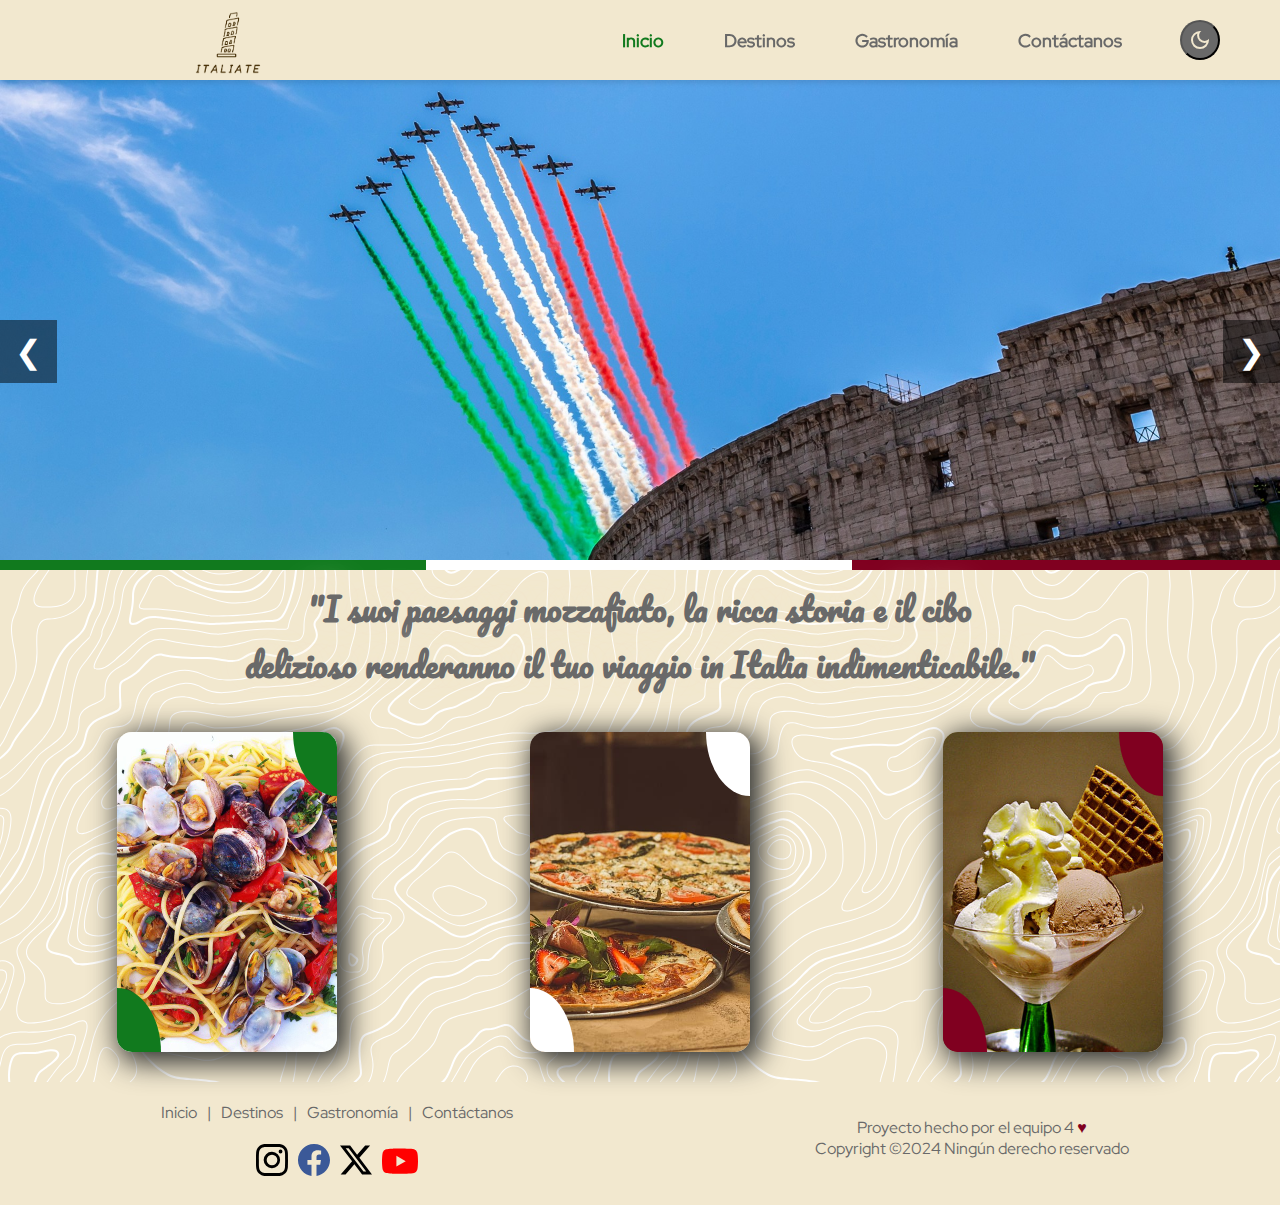
==== commit a2e0ba39: "colores arreglados para el darkmode" ====
--- a/index.html
+++ b/index.html
@@ -62,51 +62,54 @@
       </nav>
     </header>   
 
-    <!--Carrousel-->
 
-    <!--Div que guarda todo el carrousel-->
-    <div class="slider">
-        <!--Div de las imagenes-->
-        <div class="slides">
-            <a href= "pages/destinos.html">
-            <img class="slide" src="../resources/images/carrousel/img1.jpeg" alt="imagen1">
-            </a>
-            <a href= "pages/destinos.html">
-            <img class="slide" src="../resources/images/carrousel/img2.png" alt="imagen2"> 
-            </a>
-            <a href= "pages/destinos.html">
-            <img class="slide" src="../resources/images/carrousel/img4.jpeg" alt="imagen3"> 
-            </a>
-            <a href= "pages/destinos.html">
-            <img class="slide" src="../resources/images/carrousel/img5.jpg" alt="imagen4"> 
-            </a>
-            
+    <main>
+        <!--Carrousel-->
+    
+        <!--Div que guarda todo el carrousel-->
+        <div class="slider">
+            <!--Div de las imagenes-->
+            <div class="slides">
+                <a href= "pages/destinos.html">
+                <img class="slide" src="../resources/images/carrousel/img1.jpeg" alt="imagen1">
+                </a>
+                <a href= "pages/destinos.html">
+                <img class="slide" src="../resources/images/carrousel/img2.png" alt="imagen2"> 
+                </a>
+                <a href= "pages/destinos.html">
+                <img class="slide" src="../resources/images/carrousel/img4.jpeg" alt="imagen3"> 
+                </a>
+                <a href= "pages/destinos.html">
+                <img class="slide" src="../resources/images/carrousel/img5.jpg" alt="imagen4"> 
+                </a>
+                
+            </div>
+            <!--Botones de anterior y siguiente-->
+            <button class="prev" onclick="prevSlide()">&#10094</button>
+            <button class="next" onclick="nextSlide()">&#10095</button>
         </div>
-        <!--Botones de anterior y siguiente-->
-        <button class="prev" onclick="prevSlide()">&#10094</button>
-        <button class="next" onclick="nextSlide()">&#10095</button>
-    </div>
-    <div class="separador"></div>
-    <!--Div de la frase-->
-    <div class="frase">
-        <h1>"I suoi paesaggi mozzafiato, la ricca storia e il cibo<br>delizioso renderanno il tuo viaggio in Italia indimenticabile."</h1>
-    </div>
-    
-        <!--div que contiene todas las cards-->
-        <div class="cards">
-            <!--cards-->
-            <a href="pages/gastronomia.html">
-                <div class="card card1"></div>
-            </a>
-            
-            <a href="pages/gastronomia.html">
-                <div class="card card2"></div>
-            </a>
-            
-            <a href="pages/gastronomia.html">
-                <div class="card card3"></div>
-            </a>
+        <div class="separador"></div>
+        <!--Div de la frase-->
+        <div class="frase">
+            <h1>"I suoi paesaggi mozzafiato, la ricca storia e il cibo<br>delizioso renderanno il tuo viaggio in Italia indimenticabile."</h1>
         </div>
+        
+            <!--div que contiene todas las cards-->
+            <div class="cards">
+                <!--cards-->
+                <a href="pages/gastronomia.html">
+                    <div class="card card1"></div>
+                </a>
+                
+                <a href="pages/gastronomia.html">
+                    <div class="card card2"></div>
+                </a>
+                
+                <a href="pages/gastronomia.html">
+                    <div class="card card3"></div>
+                </a>
+            </div>
+    </main>
     
 
     <!--Footer-->
@@ -126,7 +129,7 @@
             <ul>
                 <li>
                     <a href="#">
-                        <img src="resources/images/svg/instagram.svg" alt="">
+                        <img class="instagram" src="resources/images/svg/instagram.svg" alt="">
                     </a>
                 </li>
                 <li>
@@ -136,7 +139,7 @@
                 </li>
                 <li>
                     <a href="#">
-                        <img src="resources/images/svg/x.svg" alt="">
+                        <img class="twitter" src="resources/images/svg/x.svg" alt="">
                     </a>
                 <li>
                     <a href="#">
--- a/resources/css/nav.css
+++ b/resources/css/nav.css
@@ -8,12 +8,28 @@
 }
 
 :root {
+    --b_n: #222222;
     --body: #696969;
     --background: #f2e8cf;
+    --backgroundTransparencia: #f2e8cfd1;
     --verde: #117A1E;
     --rojo: #800020;
-    --sombra: rgb(48, 49, 48);
-    --fondoIndex: url(/resources/images/svg/topography.svg);
+    --sombra: #303130;
+    --backgroundIndex: url(/resources/images/svg/topography.svg);
+    --backgroundDestinos: url(/resources/images/fondos/img1-Desenfocado.jpg);
+    --destinosLabelBack: #4c9be5;
+    --btnBackground: #00000085;
+}
+.darkmode{
+    --b_n: #eeeeee;
+    --body: #fff;
+    --background:#2d2c2a;
+    --backgroundTransparencia: #3a3836d1;
+    --verde: #00ff7f;
+    --rojo: #ff5c5c;
+    --backgroundIndex: url(/resources/images/svg/topography-dark.svg);
+    --backgroundDestinos: url(/resources/images/fondos/img5-Desenfocado.jpg);
+    --destinosLabelBack: #b29478;
 }
 
 * {
@@ -23,14 +39,6 @@
     font-family: "Red Hat";
 }
 
-.darkmode{
-    --body: #fff;        
-    --background:rgb(45, 44, 42);  
-    --verde: #00ff7f;       
-    --rojo: #ff5c5c; 
-    --sombra: rgb(48, 49, 48);
-    --fondoIndex: url(/resources/images/svg/topography-dark.svg); 
-  }
 ::-webkit-scrollbar {
     width: 10px;
     background: rgba(0, 0, 0, 0.305);
--- a/resources/css/index.css
+++ b/resources/css/index.css
@@ -1,7 +1,13 @@
 body {
     min-height: 100vh;
     background-color: var(--background);
-    background-image: var(--fondoIndex);
+    background-image: var(--backgroundIndex);
+    display: flex;
+    flex-direction: column;
+}
+
+main{
+  flex: 1;
 }
 
 .slider{
@@ -90,7 +96,7 @@
     background-position: center;
     background-size: cover;
     background-repeat: no-repeat;
-    box-shadow: 6px 6px 28px 5px var(--sombr);
+    box-shadow: 6px 6px 28px 5px var(--sombra);
 }
 
 .card {
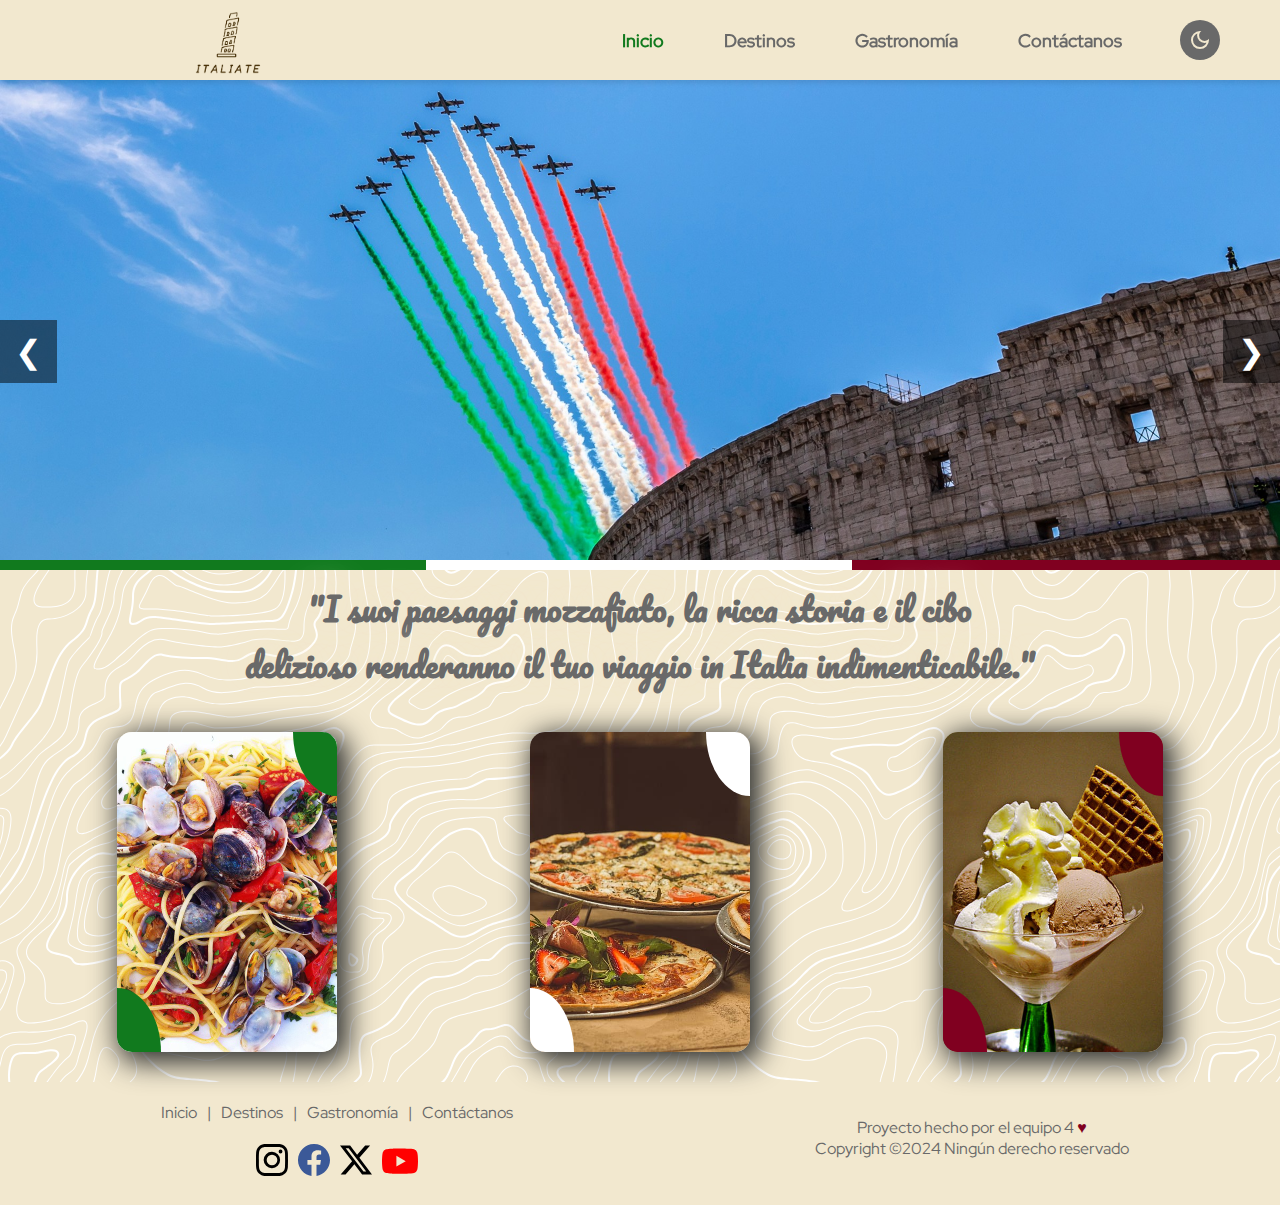
==== commit 8f204714: "validacion formulario acabado, links y darkmode gastronomia" ====
--- a/index.html
+++ b/index.html
@@ -128,21 +128,21 @@
             <br>
             <ul>
                 <li>
-                    <a href="#">
+                    <a href="https://www.instagram.com/italiait/" target="_blank">
                         <img class="instagram" src="resources/images/svg/instagram.svg" alt="">
                     </a>
                 </li>
                 <li>
-                    <a href="#">
+                    <a href="https://www.facebook.com/italiait.ES/" target="_blank">
                         <img src="resources/images/svg/facebook.svg" alt="">
                     </a>
                 </li>
                 <li>
-                    <a href="#">
+                    <a href="https://x.com/italia" target="_blank">
                         <img class="twitter" src="resources/images/svg/x.svg" alt="">
                     </a>
                 <li>
-                    <a href="#">
+                    <a href="https://www.youtube.com/user/JoinItaly" target="_blank">
                         <img src="resources/images/svg/youtube.svg" alt="">
                     </a>
                 </li>
--- a/resources/css/nav.css
+++ b/resources/css/nav.css
@@ -17,6 +17,7 @@
     --sombra: #303130;
     --backgroundIndex: url(/resources/images/svg/topography.svg);
     --backgroundDestinos: url(/resources/images/fondos/img1-Desenfocado.jpg);
+    --backgroundFormulario: url(/resources/images/fondos/Vernazza.jpg);
     --destinosLabelBack: #4c9be5;
     --btnBackground: #00000085;
 }
@@ -24,11 +25,12 @@
     --b_n: #eeeeee;
     --body: #fff;
     --background:#2d2c2a;
-    --backgroundTransparencia: #3a3836d1;
+    --backgroundTransparencia: #3a3836a9;
     --verde: #00ff7f;
     --rojo: #ff5c5c;
     --backgroundIndex: url(/resources/images/svg/topography-dark.svg);
     --backgroundDestinos: url(/resources/images/fondos/img5-Desenfocado.jpg);
+    --backgroundFormulario: url(/resources/images/fondos/img2-fondo.jpg);
     --destinosLabelBack: #b29478;
 }
 
@@ -41,11 +43,11 @@
 
 ::-webkit-scrollbar {
     width: 10px;
-    background: rgba(0, 0, 0, 0.305);
+    background: rgba(134, 134, 134, 0.305);
     border-radius: 50px;
 }
 ::-webkit-scrollbar-thumb {
-    background: var(--body);
+    background: grey;
     border-radius: 50px;
 }
 body {
@@ -170,7 +172,7 @@
     width: 40px;
     padding: 0;
     border-radius: 50%;
-    border-color: black;
+    border: none;
     background-color: var(--body);
     display: flex;
     justify-content: center;
@@ -178,6 +180,7 @@
     position: fixed;
     top: 20px;
     right:60px;
+    cursor: pointer;
 }
 #theme-switch svg{
     fill: var(--background)
